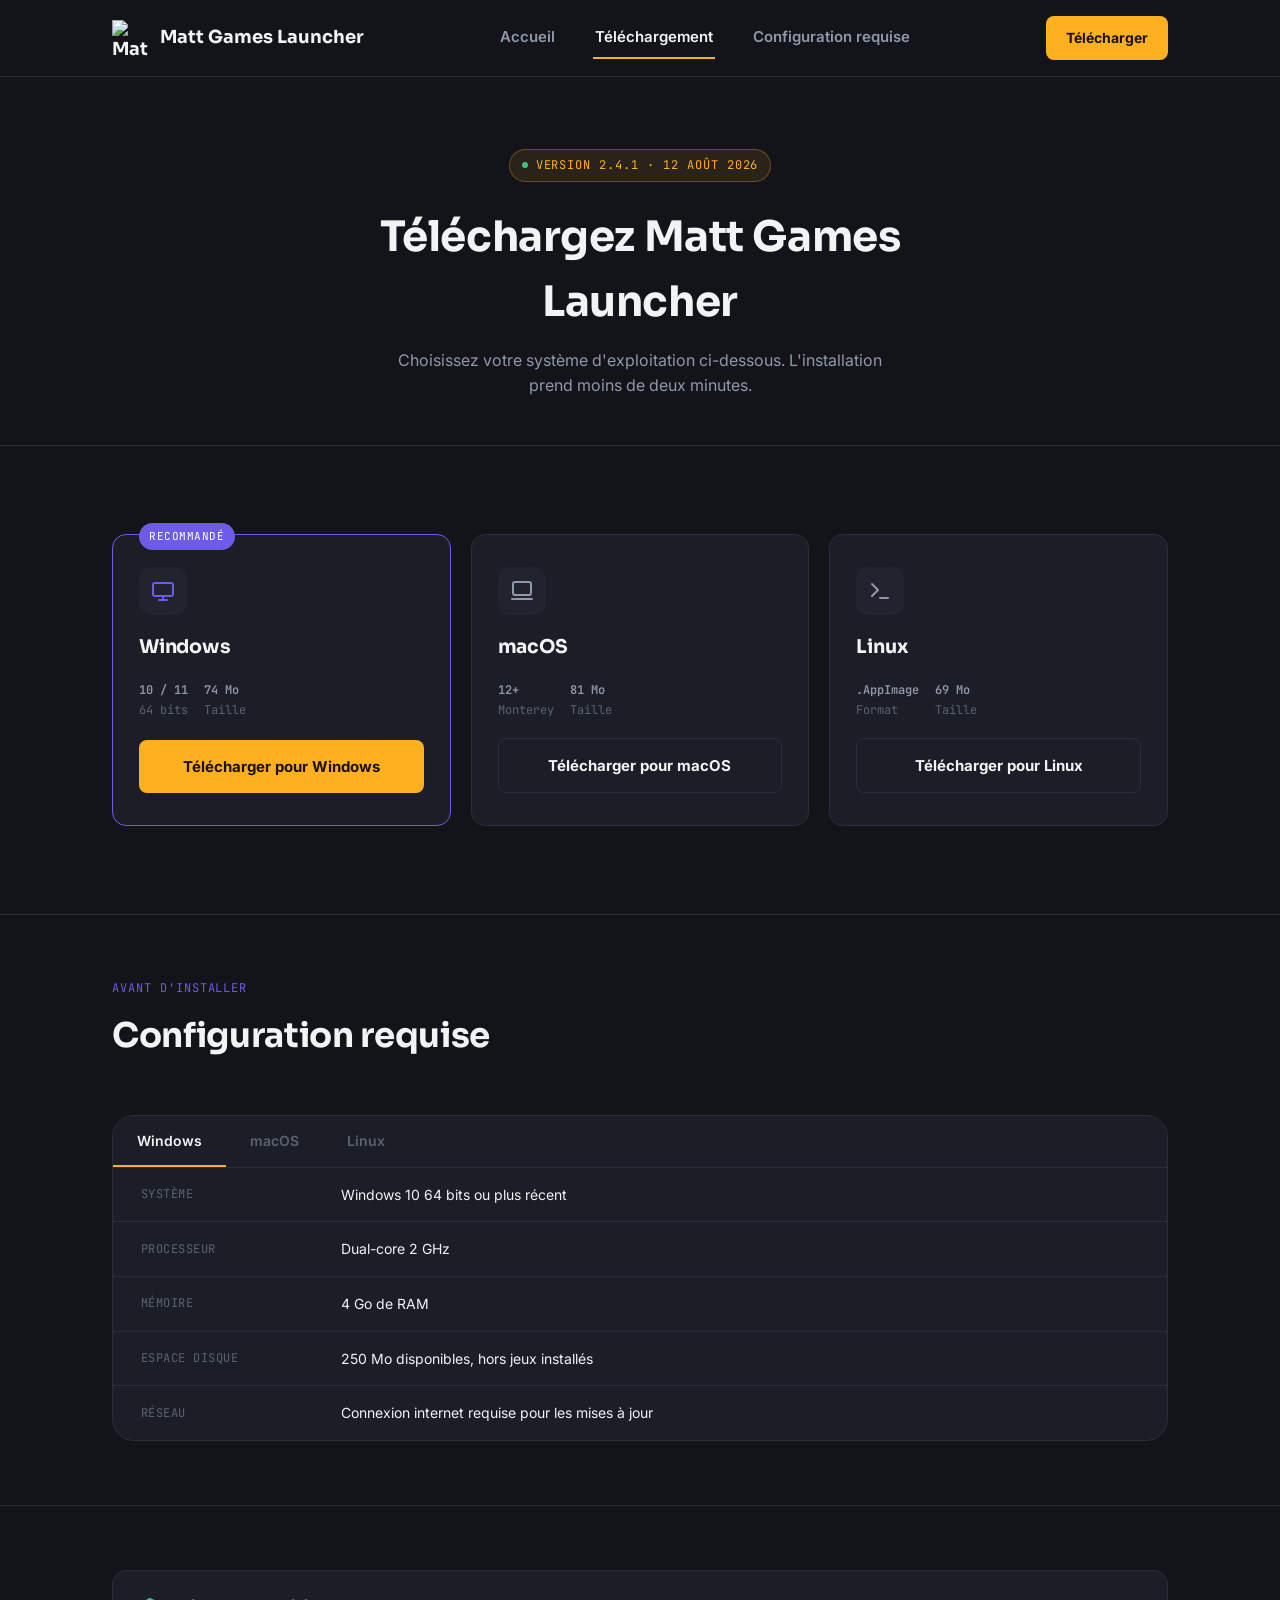
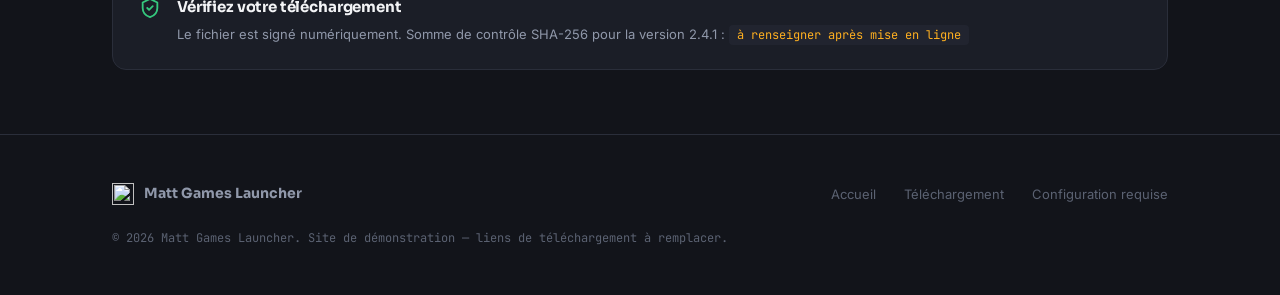
==== download.html @ 992f5bde "Add files via upload" ====
<!DOCTYPE html>
<html lang="fr">
<head>
<meta charset="UTF-8">
<meta name="viewport" content="width=device-width, initial-scale=1.0">
<title>Télécharger — Matt Games Launcher</title>
<meta name="description" content="Téléchargez Matt Games Launcher pour Windows, macOS ou Linux. Version 2.4.1, gratuite.">
<link rel="icon" type="image/png" href="LogoLauncher.png">
<link rel="preconnect" href="https://fonts.googleapis.com">
<link href="https://fonts.googleapis.com/css2?family=Sora:wght@600;700;800&family=Inter:wght@400;500;600;700&family=JetBrains+Mono:wght@400;500&display=swap" rel="stylesheet">
<link rel="stylesheet" href="style.css">
</head>
<body>

<nav class="nav">
  <div class="wrap">
    <a href="index.html" class="brand">
      <img src="LogoLauncher.png" alt="Matt Games Launcher">
      <span>Matt Games Launcher</span>
    </a>
    <div class="nav-links">
      <a href="index.html">Accueil</a>
      <a href="download.html" class="active">Téléchargement</a>
      <a href="download.html#requirements">Configuration requise</a>
    </div>
    <a href="download.html" class="nav-cta">Télécharger</a>
    <button class="nav-toggle" aria-label="Menu">
      <span></span><span></span><span></span>
    </button>
  </div>
</nav>

<header class="dl-header">
  <div class="wrap">
    <span class="eyebrow"><span class="dot"></span>Version 2.4.1 · 12 août 2026</span>
    <h1>Téléchargez Matt Games Launcher</h1>
    <p>Choisissez votre système d'exploitation ci-dessous. L'installation prend moins de deux minutes.</p>
  </div>
</header>

<section>
  <div class="wrap">
    <div class="os-grid">

      <div class="os-card recommended">
        <span class="badge">Recommandé</span>
        <div class="os-icon">
          <svg viewBox="0 0 24 24" fill="none" stroke="#6C5CE7" stroke-width="2" stroke-linecap="round" stroke-linejoin="round"><rect x="2" y="4" width="20" height="13" rx="2"></rect><path d="M8 21h8M12 17v4"></path></svg>
        </div>
        <h3>Windows</h3>
        <div class="os-specs">
          <span><b>10 / 11</b>64 bits</span>
          <span><b>74 Mo</b>Taille</span>
        </div>
        <!-- Lien de test : à remplacer par le lien de téléchargement définitif -->
        <a href="#" class="btn btn-primary btn-block" download>Télécharger pour Windows</a>
      </div>

      <div class="os-card">
        <div class="os-icon">
          <svg viewBox="0 0 24 24" fill="none" stroke="#9098AA" stroke-width="2" stroke-linecap="round" stroke-linejoin="round"><rect x="3" y="3" width="18" height="13" rx="2"></rect><path d="M2 20h20"></path></svg>
        </div>
        <h3>macOS</h3>
        <div class="os-specs">
          <span><b>12+</b>Monterey</span>
          <span><b>81 Mo</b>Taille</span>
        </div>
        <!-- Lien de test : à remplacer par le lien de téléchargement définitif -->
        <a href="#" class="btn btn-ghost btn-block" download>Télécharger pour macOS</a>
      </div>

      <div class="os-card">
        <div class="os-icon">
          <svg viewBox="0 0 24 24" fill="none" stroke="#9098AA" stroke-width="2" stroke-linecap="round" stroke-linejoin="round"><polyline points="4 17 10 11 4 5"></polyline><line x1="12" y1="19" x2="20" y2="19"></line></svg>
        </div>
        <h3>Linux</h3>
        <div class="os-specs">
          <span><b>.AppImage</b>Format</span>
          <span><b>69 Mo</b>Taille</span>
        </div>
        <!-- Lien de test : à remplacer par le lien de téléchargement définitif -->
        <a href="#" class="btn btn-ghost btn-block" download>Télécharger pour Linux</a>
      </div>

    </div>
  </div>
</section>

<section id="requirements" class="tight">
  <div class="wrap">
    <div class="section-head">
      <span class="kicker">Avant d'installer</span>
      <h2>Configuration requise</h2>
    </div>

    <div class="requirements">
      <div class="req-tabs" role="tablist">
        <button class="req-tab active" data-tab="win" role="tab">Windows</button>
        <button class="req-tab" data-tab="mac" role="tab">macOS</button>
        <button class="req-tab" data-tab="linux" role="tab">Linux</button>
      </div>

      <div class="req-panel active" data-panel="win">
        <table class="req-table">
          <tr><td>Système</td><td>Windows 10 64 bits ou plus récent</td></tr>
          <tr><td>Processeur</td><td>Dual-core 2 GHz</td></tr>
          <tr><td>Mémoire</td><td>4 Go de RAM</td></tr>
          <tr><td>Espace disque</td><td>250 Mo disponibles, hors jeux installés</td></tr>
          <tr><td>Réseau</td><td>Connexion internet requise pour les mises à jour</td></tr>
        </table>
      </div>

      <div class="req-panel" data-panel="mac">
        <table class="req-table">
          <tr><td>Système</td><td>macOS 12 Monterey ou plus récent</td></tr>
          <tr><td>Puce</td><td>Apple Silicon ou Intel</td></tr>
          <tr><td>Mémoire</td><td>4 Go de RAM</td></tr>
          <tr><td>Espace disque</td><td>280 Mo disponibles, hors jeux installés</td></tr>
          <tr><td>Réseau</td><td>Connexion internet requise pour les mises à jour</td></tr>
        </table>
      </div>

      <div class="req-panel" data-panel="linux">
        <table class="req-table">
          <tr><td>Distribution</td><td>Ubuntu 20.04+, Fedora 36+ ou équivalent</td></tr>
          <tr><td>Format</td><td>AppImage (aucune installation système requise)</td></tr>
          <tr><td>Mémoire</td><td>4 Go de RAM</td></tr>
          <tr><td>Espace disque</td><td>240 Mo disponibles, hors jeux installés</td></tr>
          <tr><td>Réseau</td><td>Connexion internet requise pour les mises à jour</td></tr>
        </table>
      </div>
    </div>
  </div>
</section>

<section class="tight">
  <div class="wrap">
    <div class="verify">
      <svg viewBox="0 0 24 24" fill="none" stroke="currentColor" stroke-width="2" stroke-linecap="round" stroke-linejoin="round"><path d="M9 12l2 2 4-4"></path><path d="M12 2l8 4v6c0 5-3.5 8.5-8 10-4.5-1.5-8-5-8-10V6l8-4z"></path></svg>
      <div>
        <h3>Vérifiez votre téléchargement</h3>
        <p>Le fichier est signé numériquement. Somme de contrôle SHA-256 pour la version 2.4.1&nbsp;: <code>à renseigner après mise en ligne</code></p>
      </div>
    </div>
  </div>
</section>

<footer>
  <div class="wrap">
    <div class="footer-row">
      <a href="index.html" class="footer-brand">
        <img src="LogoLauncher.png" alt="">
        Matt Games Launcher
      </a>
      <div class="footer-links">
        <a href="index.html">Accueil</a>
        <a href="download.html">Téléchargement</a>
        <a href="download.html#requirements">Configuration requise</a>
      </div>
    </div>
    <p class="footer-note">© 2026 Matt Games Launcher. Site de démonstration — liens de téléchargement à remplacer.</p>
  </div>
</footer>

<script src="script.js"></script>
</body>
</html>
---- style.css ----
/* ==========================================================================
   Matt Games Launcher — Flat Design / Dark Mode
   Tokens
   ========================================================================== */
:root {
  /* Color */
  --bg:        #12141A;
  --surface:   #1B1E27;
  --surface-2: #21242F;
  --border:    #2A2E3A;
  --text:      #F2F3F5;
  --text-dim:  #9098AA;
  --text-mute: #5B6272;

  --violet:      #6C5CE7;
  --violet-dark: #5847D6;
  --amber:       #FFB020;
  --amber-dark:  #E89A0C;
  --red:         #FF5D5D;
  --green:       #35C97E;

  /* Type */
  --font-display: "Sora", "Segoe UI", sans-serif;
  --font-body:    "Inter", "Segoe UI", sans-serif;
  --font-mono:    "JetBrains Mono", "Consolas", monospace;

  /* Layout */
  --radius-sm: 8px;
  --radius-md: 14px;
  --radius-lg: 22px;
  --max-w: 1120px;
}

* { box-sizing: border-box; margin: 0; padding: 0; }

html { scroll-behavior: smooth; }

body {
  background: var(--bg);
  color: var(--text);
  font-family: var(--font-body);
  line-height: 1.55;
  -webkit-font-smoothing: antialiased;
}

img { display: block; max-width: 100%; }

a { color: inherit; text-decoration: none; }

.wrap {
  max-width: var(--max-w);
  margin: 0 auto;
  padding: 0 32px;
}

h1, h2, h3 {
  font-family: var(--font-display);
  font-weight: 700;
  letter-spacing: -0.01em;
}

::selection { background: var(--violet); color: #fff; }

:focus-visible {
  outline: 3px solid var(--amber);
  outline-offset: 3px;
}

/* ==========================================================================
   Nav
   ========================================================================== */
.nav {
  position: sticky;
  top: 0;
  z-index: 50;
  background: var(--bg);
  border-bottom: 1px solid var(--border);
}

.nav .wrap {
  display: flex;
  align-items: center;
  justify-content: space-between;
  height: 76px;
}

.brand {
  display: flex;
  align-items: center;
  gap: 12px;
  font-family: var(--font-display);
  font-weight: 700;
  font-size: 18px;
}

.brand img {
  width: 36px;
  height: 36px;
}

.nav-links {
  display: flex;
  align-items: center;
  gap: 36px;
}

.nav-links a {
  font-size: 15px;
  font-weight: 600;
  color: var(--text-dim);
  padding: 8px 2px;
  border-bottom: 2px solid transparent;
  transition: color .15s ease, border-color .15s ease;
}

.nav-links a:hover { color: var(--text); }

.nav-links a.active {
  color: var(--text);
  border-color: var(--amber);
}

.nav-cta {
  display: inline-flex;
  align-items: center;
  gap: 8px;
  background: var(--amber);
  color: #1A1200;
  font-weight: 700;
  font-size: 14px;
  padding: 11px 20px;
  border-radius: var(--radius-sm);
  transition: background .15s ease, transform .1s ease;
}

.nav-cta:hover { background: var(--amber-dark); }
.nav-cta:active { transform: translateY(1px); }

.nav-toggle {
  display: none;
  flex-direction: column;
  gap: 5px;
  background: none;
  border: none;
  cursor: pointer;
  padding: 8px;
}
.nav-toggle span {
  width: 22px;
  height: 2px;
  background: var(--text);
  display: block;
}

/* ==========================================================================
   Buttons (shared)
   ========================================================================== */
.btn {
  display: inline-flex;
  align-items: center;
  justify-content: center;
  gap: 10px;
  font-family: var(--font-body);
  font-weight: 700;
  font-size: 15px;
  padding: 15px 28px;
  border-radius: var(--radius-sm);
  border: none;
  cursor: pointer;
  transition: background .15s ease, transform .1s ease, border-color .15s ease;
}

.btn-primary {
  background: var(--amber);
  color: #1A1200;
}
.btn-primary:hover { background: var(--amber-dark); }
.btn-primary:active { transform: translateY(1px); }

.btn-ghost {
  background: transparent;
  color: var(--text);
  border: 1.5px solid var(--border);
}
.btn-ghost:hover { border-color: var(--text-dim); }

.btn-block { width: 100%; }

/* ==========================================================================
   Hero
   ========================================================================== */
.hero {
  padding: 96px 0 64px;
  border-bottom: 1px solid var(--border);
}

.hero .wrap {
  display: grid;
  grid-template-columns: 1.05fr 0.95fr;
  gap: 64px;
  align-items: center;
}

.eyebrow {
  display: inline-flex;
  align-items: center;
  gap: 8px;
  font-family: var(--font-mono);
  font-size: 12px;
  letter-spacing: 0.08em;
  text-transform: uppercase;
  color: var(--amber);
  background: rgba(255,176,32,0.1);
  border: 1px solid rgba(255,176,32,0.3);
  padding: 6px 12px;
  border-radius: 999px;
  margin-bottom: 22px;
}

.eyebrow .dot {
  width: 6px;
  height: 6px;
  border-radius: 50%;
  background: var(--green);
}

.hero h1 {
  font-size: 52px;
  line-height: 1.08;
  margin-bottom: 20px;
}

.hero h1 .accent { color: var(--violet); }

.hero p.lead {
  font-size: 18px;
  color: var(--text-dim);
  max-width: 480px;
  margin-bottom: 32px;
}

.hero-actions {
  display: flex;
  align-items: center;
  gap: 16px;
  flex-wrap: wrap;
  margin-bottom: 28px;
}

.hero-meta {
  display: flex;
  gap: 24px;
  font-size: 13px;
  color: var(--text-mute);
  font-family: var(--font-mono);
}

/* --- Flat mockup window (signature element) --- */
.mock {
  background: var(--surface);
  border: 1px solid var(--border);
  border-radius: var(--radius-lg);
  overflow: hidden;
}

.mock-bar {
  display: flex;
  align-items: center;
  gap: 8px;
  padding: 14px 16px;
  background: var(--surface-2);
  border-bottom: 1px solid var(--border);
}

.mock-dot { width: 10px; height: 10px; border-radius: 50%; }
.mock-dot.r { background: var(--red); }
.mock-dot.a { background: var(--amber); }
.mock-dot.g { background: var(--green); }

.mock-title {
  margin-left: 8px;
  font-family: var(--font-mono);
  font-size: 12px;
  color: var(--text-mute);
}

.mock-body { display: flex; }

.mock-side {
  width: 96px;
  background: var(--surface-2);
  border-right: 1px solid var(--border);
  padding: 16px 0;
  display: flex;
  flex-direction: column;
  align-items: center;
  gap: 14px;
}

.mock-side .tile {
  width: 44px;
  height: 44px;
  border-radius: 10px;
  background: var(--border);
}
.mock-side .tile.on { background: var(--violet); }

.mock-main { flex: 1; padding: 20px; }

.mock-hero {
  height: 100px;
  border-radius: var(--radius-sm);
  background: linear-gradient(135deg, var(--violet), var(--violet-dark));
  margin-bottom: 14px;
  display: flex;
  align-items: flex-end;
  padding: 14px;
  font-family: var(--font-display);
  font-weight: 700;
  font-size: 13px;
}

.mock-grid {
  display: grid;
  grid-template-columns: repeat(3, 1fr);
  gap: 10px;
}

.mock-grid .card {
  aspect-ratio: 3/4;
  border-radius: 8px;
  background: var(--surface-2);
  border: 1px solid var(--border);
}

.mock-grid .card:nth-child(1) { background: #3A3552; }
.mock-grid .card:nth-child(2) { background: #2E3A4A; }
.mock-grid .card:nth-child(3) { background: #3A2E3A; }

/* ==========================================================================
   Section shell
   ========================================================================== */
section { padding: 88px 0; }
section.tight { padding: 64px 0; }
section + section { border-top: 1px solid var(--border); }

.section-head {
  max-width: 560px;
  margin-bottom: 52px;
}

.section-head .kicker {
  font-family: var(--font-mono);
  font-size: 12px;
  letter-spacing: 0.08em;
  text-transform: uppercase;
  color: var(--violet);
  margin-bottom: 12px;
  display: block;
}

.section-head h2 {
  font-size: 34px;
  margin-bottom: 14px;
}

.section-head p {
  color: var(--text-dim);
  font-size: 16px;
}

/* ==========================================================================
   Feature cards
   ========================================================================== */
.features {
  display: grid;
  grid-template-columns: repeat(4, 1fr);
  gap: 20px;
}

.feature-card {
  background: var(--surface);
  border: 1px solid var(--border);
  border-radius: var(--radius-md);
  padding: 28px 24px;
}

.feature-icon {
  width: 44px;
  height: 44px;
  border-radius: 10px;
  display: flex;
  align-items: center;
  justify-content: center;
  margin-bottom: 20px;
}

.feature-icon svg { width: 22px; height: 22px; }

.feature-card h3 {
  font-size: 17px;
  margin-bottom: 8px;
}

.feature-card p {
  font-size: 14px;
  color: var(--text-dim);
}

/* ==========================================================================
   Steps
   ========================================================================== */
.steps {
  display: grid;
  grid-template-columns: repeat(3, 1fr);
  gap: 0;
  background: var(--surface);
  border: 1px solid var(--border);
  border-radius: var(--radius-lg);
  overflow: hidden;
}

.step {
  padding: 36px 32px;
  position: relative;
}

.step + .step { border-left: 1px solid var(--border); }

.step .num {
  font-family: var(--font-mono);
  font-size: 13px;
  color: var(--amber);
  margin-bottom: 16px;
  display: block;
}

.step h3 { font-size: 18px; margin-bottom: 8px; }
.step p { font-size: 14px; color: var(--text-dim); }

/* ==========================================================================
   CTA band
   ========================================================================== */
.cta-band {
  background: var(--violet);
  border-radius: var(--radius-lg);
  padding: 56px;
  display: flex;
  align-items: center;
  justify-content: space-between;
  gap: 32px;
  flex-wrap: wrap;
}

.cta-band h2 {
  font-size: 28px;
  color: #fff;
  margin-bottom: 8px;
}

.cta-band p { color: rgba(255,255,255,0.75); font-size: 15px; }

.cta-band .btn-primary {
  background: #fff;
  color: var(--violet-dark);
  white-space: nowrap;
}
.cta-band .btn-primary:hover { background: #EFEFFF; }

/* ==========================================================================
   Footer
   ========================================================================== */
footer {
  border-top: 1px solid var(--border);
  padding: 48px 0;
}

.footer-row {
  display: flex;
  align-items: center;
  justify-content: space-between;
  flex-wrap: wrap;
  gap: 20px;
}

.footer-brand {
  display: flex;
  align-items: center;
  gap: 10px;
  font-family: var(--font-display);
  font-weight: 700;
  color: var(--text-dim);
  font-size: 14px;
}
.footer-brand img { width: 22px; height: 22px; }

.footer-links {
  display: flex;
  gap: 28px;
  font-size: 13px;
  color: var(--text-mute);
}
.footer-links a:hover { color: var(--text-dim); }

.footer-note {
  font-size: 12px;
  color: var(--text-mute);
  margin-top: 24px;
  font-family: var(--font-mono);
}

/* ==========================================================================
   Download page
   ========================================================================== */
.dl-header {
  padding: 72px 0 48px;
  border-bottom: 1px solid var(--border);
  text-align: center;
}

.dl-header .eyebrow { margin-left: auto; margin-right: auto; }

.dl-header h1 {
  font-size: 42px;
  max-width: 640px;
  margin: 0 auto 14px;
}

.dl-header p {
  color: var(--text-dim);
  font-size: 16px;
  max-width: 520px;
  margin: 0 auto;
}

.os-grid {
  display: grid;
  grid-template-columns: repeat(3, 1fr);
  gap: 20px;
}

.os-card {
  background: var(--surface);
  border: 1px solid var(--border);
  border-radius: var(--radius-md);
  padding: 32px 26px;
  display: flex;
  flex-direction: column;
  gap: 18px;
}

.os-card.recommended {
  border-color: var(--violet);
  position: relative;
}

.os-card .badge {
  position: absolute;
  top: -12px;
  left: 26px;
  background: var(--violet);
  color: #fff;
  font-family: var(--font-mono);
  font-size: 11px;
  letter-spacing: 0.05em;
  text-transform: uppercase;
  padding: 5px 10px;
  border-radius: 999px;
}

.os-icon {
  width: 48px;
  height: 48px;
  border-radius: 12px;
  background: var(--surface-2);
  display: flex;
  align-items: center;
  justify-content: center;
}
.os-icon svg { width: 24px; height: 24px; }

.os-card h3 { font-size: 19px; }

.os-specs {
  display: flex;
  gap: 16px;
  font-family: var(--font-mono);
  font-size: 12px;
  color: var(--text-mute);
}

.os-specs span { display: flex; flex-direction: column; gap: 2px; }
.os-specs b { color: var(--text-dim); font-weight: 600; }

.os-card .btn { margin-top: auto; }

.requirements {
  background: var(--surface);
  border: 1px solid var(--border);
  border-radius: var(--radius-lg);
  overflow: hidden;
}

.req-tabs {
  display: flex;
  border-bottom: 1px solid var(--border);
}

.req-tab {
  padding: 16px 24px;
  font-size: 14px;
  font-weight: 600;
  color: var(--text-mute);
  cursor: pointer;
  border-bottom: 2px solid transparent;
  background: none;
  border-left: none; border-right: none; border-top: none;
  font-family: var(--font-body);
}
.req-tab.active { color: var(--text); border-color: var(--amber); }

table.req-table {
  width: 100%;
  border-collapse: collapse;
}

table.req-table td {
  padding: 16px 28px;
  font-size: 14px;
  border-bottom: 1px solid var(--border);
}

table.req-table tr:last-child td { border-bottom: none; }

table.req-table td:first-child {
  color: var(--text-mute);
  width: 200px;
  font-family: var(--font-mono);
  font-size: 12px;
  text-transform: uppercase;
  letter-spacing: 0.04em;
}

.req-panel { display: none; }
.req-panel.active { display: block; }

.verify {
  display: flex;
  align-items: flex-start;
  gap: 16px;
  background: var(--surface);
  border: 1px solid var(--border);
  border-radius: var(--radius-md);
  padding: 24px 26px;
}

.verify svg { width: 22px; height: 22px; color: var(--green); flex-shrink: 0; margin-top: 2px; }

.verify h3 { font-size: 15px; margin-bottom: 6px; }
.verify p { font-size: 13px; color: var(--text-dim); }
.verify code {
  font-family: var(--font-mono);
  background: var(--surface-2);
  padding: 2px 8px;
  border-radius: 4px;
  font-size: 12px;
  color: var(--amber);
}

/* ==========================================================================
   Responsive
   ========================================================================== */
@media (max-width: 900px) {
  .hero .wrap { grid-template-columns: 1fr; gap: 48px; }
  .features { grid-template-columns: repeat(2, 1fr); }
  .steps { grid-template-columns: 1fr; }
  .step + .step { border-left: none; border-top: 1px solid var(--border); }
  .os-grid { grid-template-columns: 1fr; }
  .nav-links { display: none; }
  .nav-toggle { display: flex; }
}

@media (max-width: 560px) {
  .wrap { padding: 0 20px; }
  .hero { padding: 56px 0 40px; }
  .hero h1 { font-size: 36px; }
  .features { grid-template-columns: 1fr; }
  .cta-band { flex-direction: column; text-align: center; padding: 40px 28px; }
  .footer-row { flex-direction: column; align-items: flex-start; }
  table.req-table td:first-child { width: 130px; }
}

@media (prefers-reduced-motion: reduce) {
  html { scroll-behavior: auto; }
  * { transition: none !important; }
}
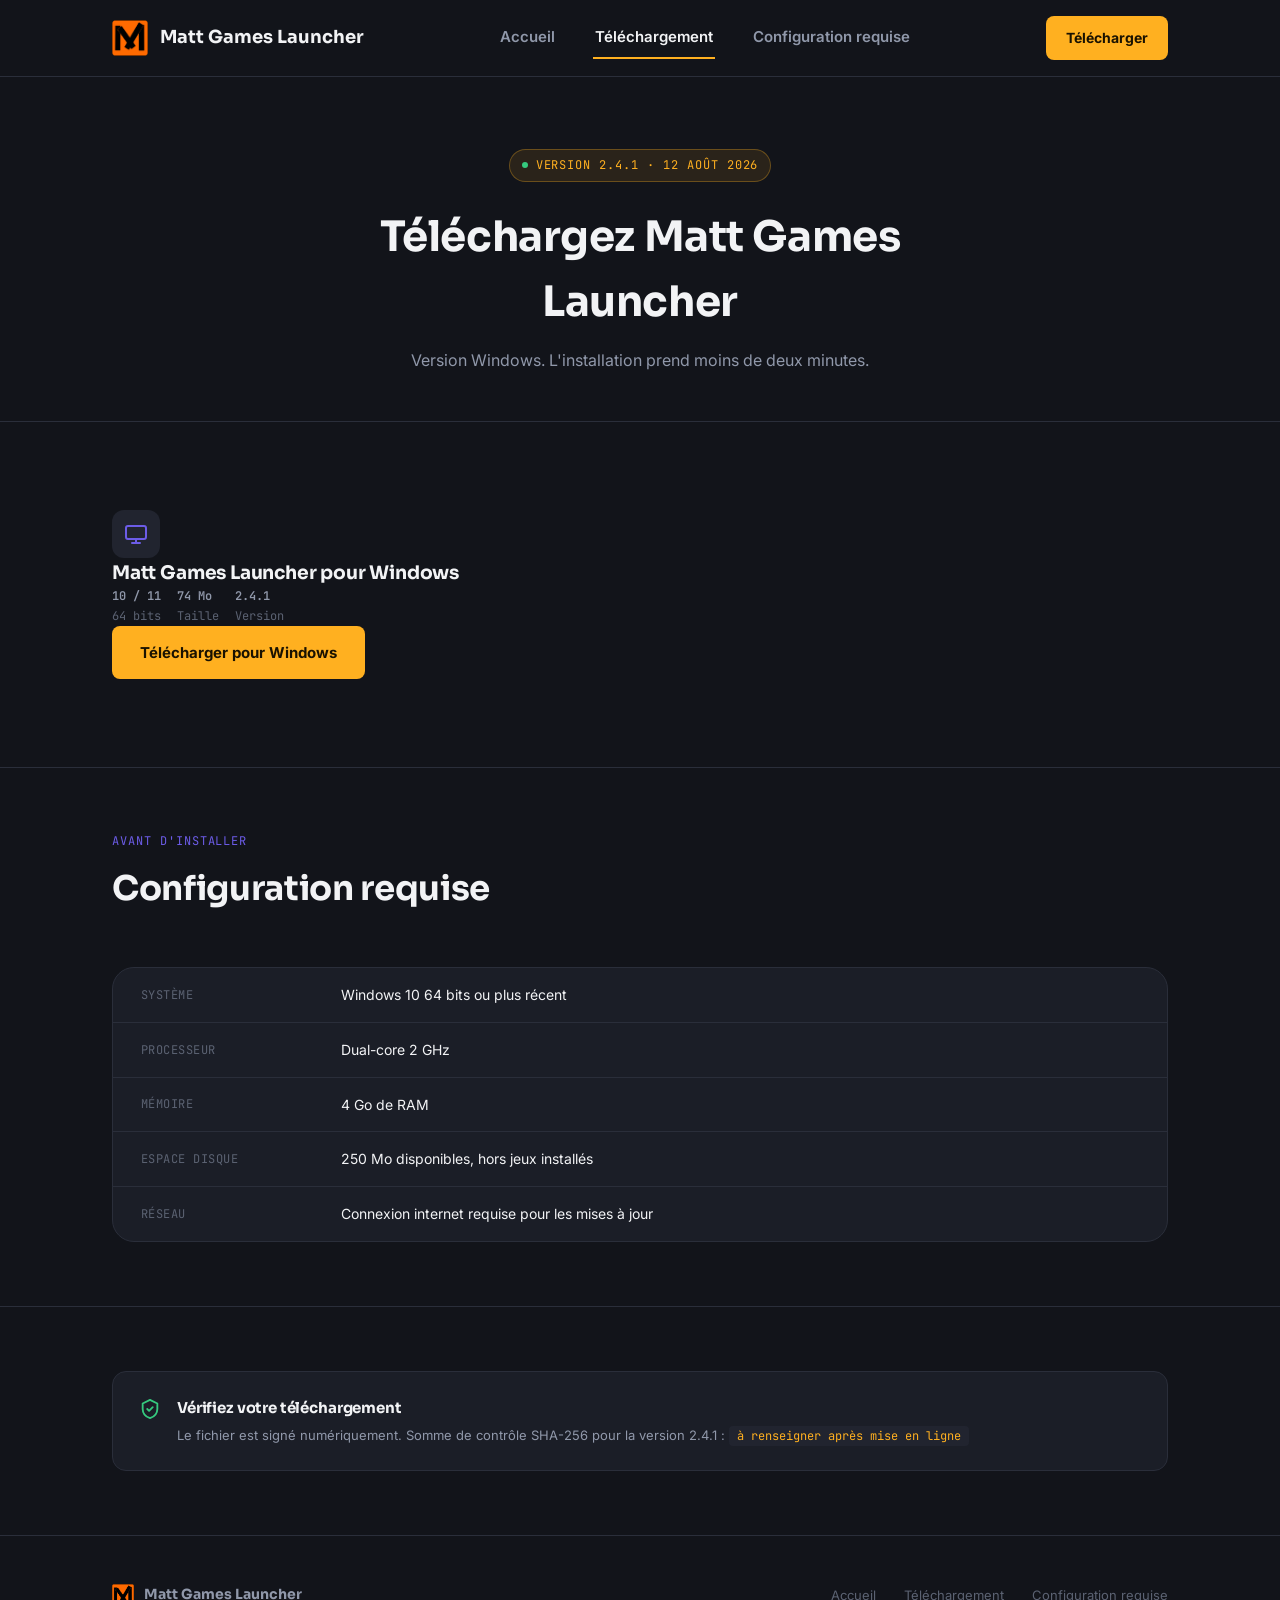
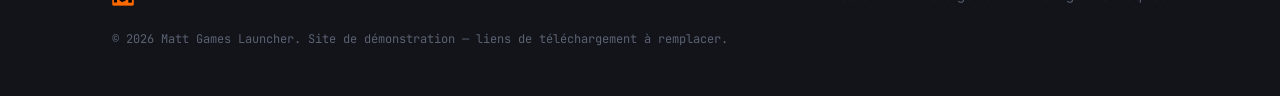
==== commit 6603fc11: "Update download.html" ====
--- a/download.html
+++ b/download.html
@@ -4,7 +4,7 @@
 <meta charset="UTF-8">
 <meta name="viewport" content="width=device-width, initial-scale=1.0">
 <title>Télécharger — Matt Games Launcher</title>
-<meta name="description" content="Téléchargez Matt Games Launcher pour Windows, macOS ou Linux. Version 2.4.1, gratuite.">
+<meta name="description" content="Téléchargez Matt Games Launcher pour Windows. Version 2.4.1, gratuite.">
 <link rel="icon" type="image/png" href="LogoLauncher.png">
 <link rel="preconnect" href="https://fonts.googleapis.com">
 <link href="https://fonts.googleapis.com/css2?family=Sora:wght@600;700;800&family=Inter:wght@400;500;600;700&family=JetBrains+Mono:wght@400;500&display=swap" rel="stylesheet">
@@ -34,54 +34,26 @@
   <div class="wrap">
     <span class="eyebrow"><span class="dot"></span>Version 2.4.1 · 12 août 2026</span>
     <h1>Téléchargez Matt Games Launcher</h1>
-    <p>Choisissez votre système d'exploitation ci-dessous. L'installation prend moins de deux minutes.</p>
+    <p>Version Windows. L'installation prend moins de deux minutes.</p>
   </div>
 </header>
 
 <section>
   <div class="wrap">
-    <div class="os-grid">
-
-      <div class="os-card recommended">
-        <span class="badge">Recommandé</span>
-        <div class="os-icon">
-          <svg viewBox="0 0 24 24" fill="none" stroke="#6C5CE7" stroke-width="2" stroke-linecap="round" stroke-linejoin="round"><rect x="2" y="4" width="20" height="13" rx="2"></rect><path d="M8 21h8M12 17v4"></path></svg>
-        </div>
-        <h3>Windows</h3>
+    <div class="download-panel">
+      <div class="os-icon">
+        <svg viewBox="0 0 24 24" fill="none" stroke="#6C5CE7" stroke-width="2" stroke-linecap="round" stroke-linejoin="round"><rect x="2" y="4" width="20" height="13" rx="2"></rect><path d="M8 21h8M12 17v4"></path></svg>
+      </div>
+      <div class="info">
+        <h3>Matt Games Launcher pour Windows</h3>
         <div class="os-specs">
           <span><b>10 / 11</b>64 bits</span>
           <span><b>74 Mo</b>Taille</span>
+          <span><b>2.4.1</b>Version</span>
         </div>
         <!-- Lien de test : à remplacer par le lien de téléchargement définitif -->
-        <a href="#" class="btn btn-primary btn-block" download>Télécharger pour Windows</a>
+        <a href="#" class="btn btn-primary" download>Télécharger pour Windows</a>
       </div>
-
-      <div class="os-card">
-        <div class="os-icon">
-          <svg viewBox="0 0 24 24" fill="none" stroke="#9098AA" stroke-width="2" stroke-linecap="round" stroke-linejoin="round"><rect x="3" y="3" width="18" height="13" rx="2"></rect><path d="M2 20h20"></path></svg>
-        </div>
-        <h3>macOS</h3>
-        <div class="os-specs">
-          <span><b>12+</b>Monterey</span>
-          <span><b>81 Mo</b>Taille</span>
-        </div>
-        <!-- Lien de test : à remplacer par le lien de téléchargement définitif -->
-        <a href="#" class="btn btn-ghost btn-block" download>Télécharger pour macOS</a>
-      </div>
-
-      <div class="os-card">
-        <div class="os-icon">
-          <svg viewBox="0 0 24 24" fill="none" stroke="#9098AA" stroke-width="2" stroke-linecap="round" stroke-linejoin="round"><polyline points="4 17 10 11 4 5"></polyline><line x1="12" y1="19" x2="20" y2="19"></line></svg>
-        </div>
-        <h3>Linux</h3>
-        <div class="os-specs">
-          <span><b>.AppImage</b>Format</span>
-          <span><b>69 Mo</b>Taille</span>
-        </div>
-        <!-- Lien de test : à remplacer par le lien de téléchargement définitif -->
-        <a href="#" class="btn btn-ghost btn-block" download>Télécharger pour Linux</a>
-      </div>
-
     </div>
   </div>
 </section>
@@ -94,41 +66,13 @@
     </div>
 
     <div class="requirements">
-      <div class="req-tabs" role="tablist">
-        <button class="req-tab active" data-tab="win" role="tab">Windows</button>
-        <button class="req-tab" data-tab="mac" role="tab">macOS</button>
-        <button class="req-tab" data-tab="linux" role="tab">Linux</button>
-      </div>
-
-      <div class="req-panel active" data-panel="win">
-        <table class="req-table">
-          <tr><td>Système</td><td>Windows 10 64 bits ou plus récent</td></tr>
-          <tr><td>Processeur</td><td>Dual-core 2 GHz</td></tr>
-          <tr><td>Mémoire</td><td>4 Go de RAM</td></tr>
-          <tr><td>Espace disque</td><td>250 Mo disponibles, hors jeux installés</td></tr>
-          <tr><td>Réseau</td><td>Connexion internet requise pour les mises à jour</td></tr>
-        </table>
-      </div>
-
-      <div class="req-panel" data-panel="mac">
-        <table class="req-table">
-          <tr><td>Système</td><td>macOS 12 Monterey ou plus récent</td></tr>
-          <tr><td>Puce</td><td>Apple Silicon ou Intel</td></tr>
-          <tr><td>Mémoire</td><td>4 Go de RAM</td></tr>
-          <tr><td>Espace disque</td><td>280 Mo disponibles, hors jeux installés</td></tr>
-          <tr><td>Réseau</td><td>Connexion internet requise pour les mises à jour</td></tr>
-        </table>
-      </div>
-
-      <div class="req-panel" data-panel="linux">
-        <table class="req-table">
-          <tr><td>Distribution</td><td>Ubuntu 20.04+, Fedora 36+ ou équivalent</td></tr>
-          <tr><td>Format</td><td>AppImage (aucune installation système requise)</td></tr>
-          <tr><td>Mémoire</td><td>4 Go de RAM</td></tr>
-          <tr><td>Espace disque</td><td>240 Mo disponibles, hors jeux installés</td></tr>
-          <tr><td>Réseau</td><td>Connexion internet requise pour les mises à jour</td></tr>
-        </table>
-      </div>
+      <table class="req-table">
+        <tr><td>Système</td><td>Windows 10 64 bits ou plus récent</td></tr>
+        <tr><td>Processeur</td><td>Dual-core 2 GHz</td></tr>
+        <tr><td>Mémoire</td><td>4 Go de RAM</td></tr>
+        <tr><td>Espace disque</td><td>250 Mo disponibles, hors jeux installés</td></tr>
+        <tr><td>Réseau</td><td>Connexion internet requise pour les mises à jour</td></tr>
+      </table>
     </div>
   </div>
 </section>
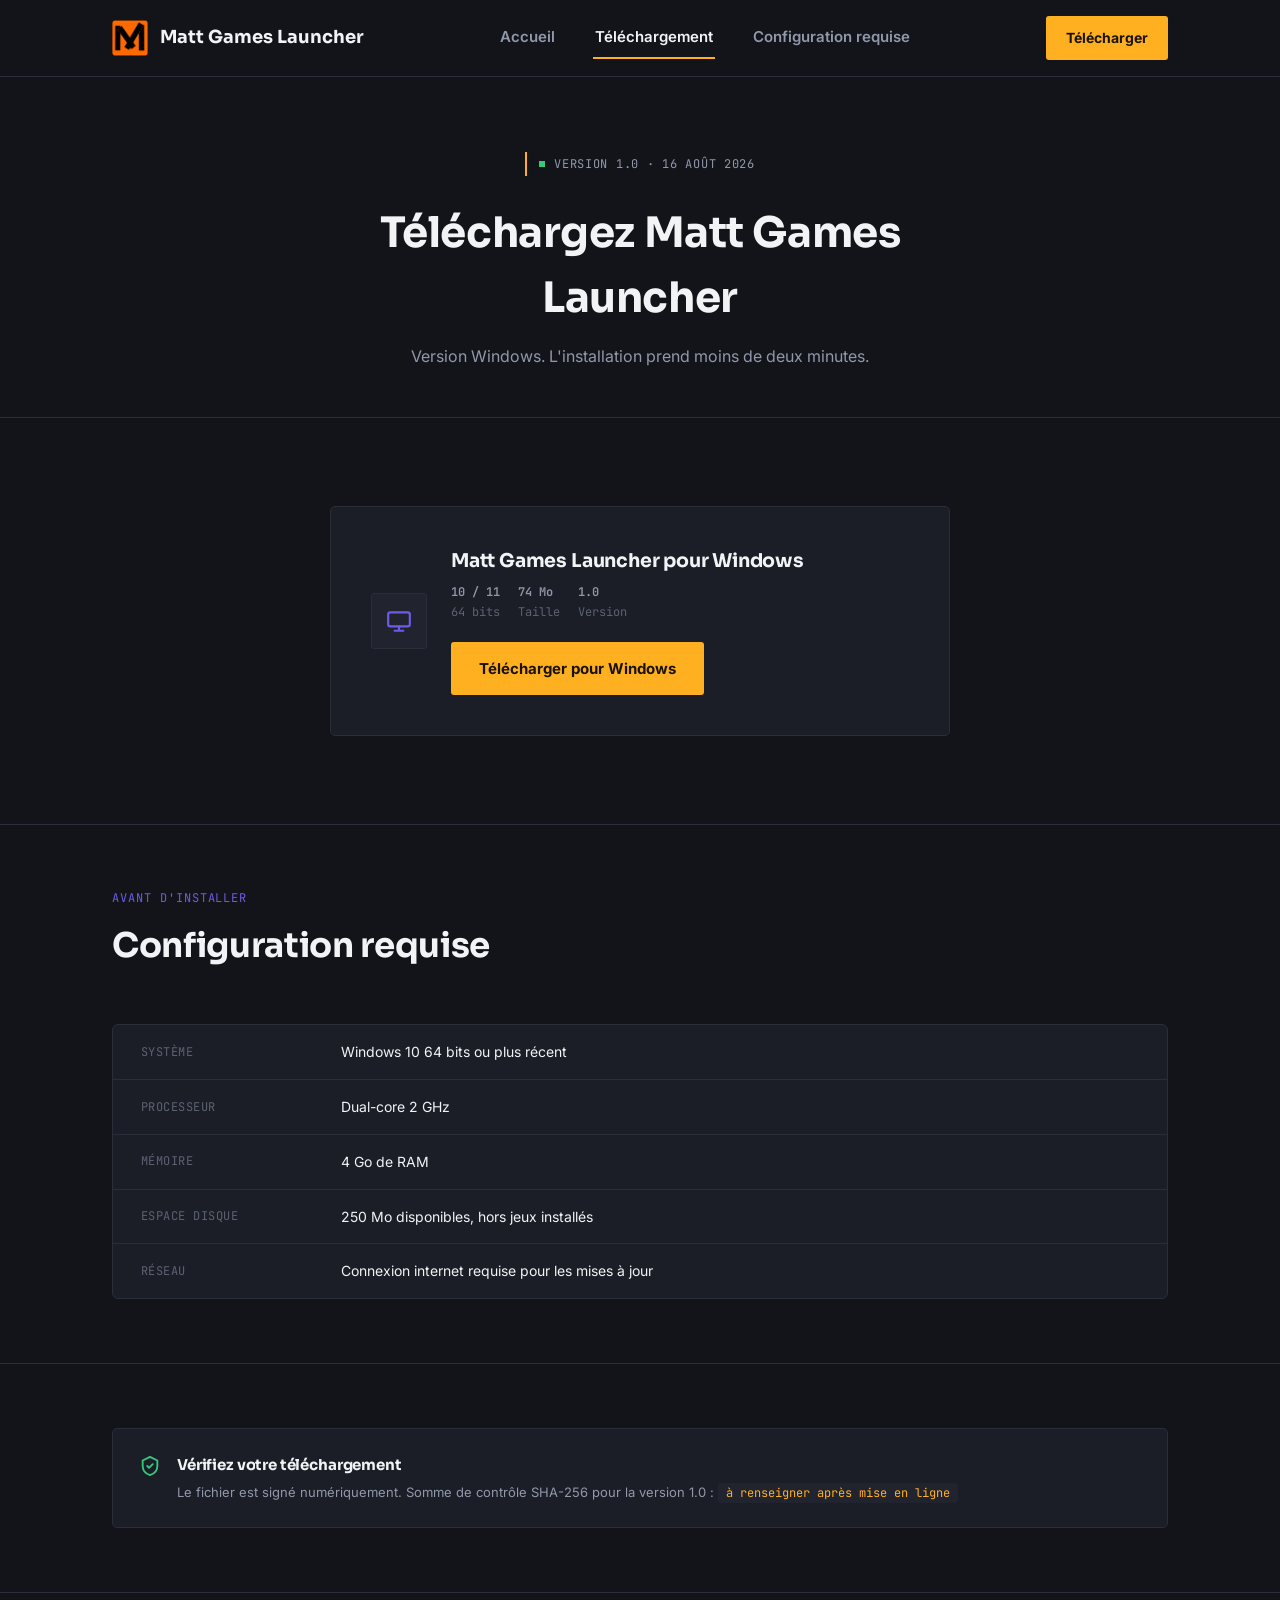
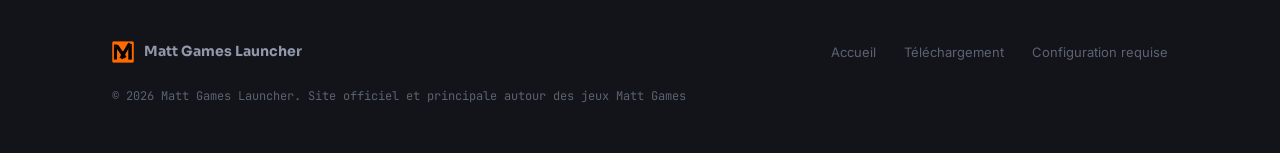
==== commit 986cb2d6: "Update download.html" ====
--- a/download.html
+++ b/download.html
@@ -32,7 +32,7 @@
 
 <header class="dl-header">
   <div class="wrap">
-    <span class="eyebrow"><span class="dot"></span>Version 2.4.1 · 12 août 2026</span>
+    <span class="eyebrow"><span class="dot"></span>Version 1.0 · 16 août 2026</span>
     <h1>Téléchargez Matt Games Launcher</h1>
     <p>Version Windows. L'installation prend moins de deux minutes.</p>
   </div>
@@ -49,7 +49,7 @@
         <div class="os-specs">
           <span><b>10 / 11</b>64 bits</span>
           <span><b>74 Mo</b>Taille</span>
-          <span><b>2.4.1</b>Version</span>
+          <span><b>1.0</b>Version</span>
         </div>
         <!-- Lien de test : à remplacer par le lien de téléchargement définitif -->
         <a href="#" class="btn btn-primary" download>Télécharger pour Windows</a>
@@ -83,7 +83,7 @@
       <svg viewBox="0 0 24 24" fill="none" stroke="currentColor" stroke-width="2" stroke-linecap="round" stroke-linejoin="round"><path d="M9 12l2 2 4-4"></path><path d="M12 2l8 4v6c0 5-3.5 8.5-8 10-4.5-1.5-8-5-8-10V6l8-4z"></path></svg>
       <div>
         <h3>Vérifiez votre téléchargement</h3>
-        <p>Le fichier est signé numériquement. Somme de contrôle SHA-256 pour la version 2.4.1&nbsp;: <code>à renseigner après mise en ligne</code></p>
+        <p>Le fichier est signé numériquement. Somme de contrôle SHA-256 pour la version 1.0&nbsp;: <code>à renseigner après mise en ligne</code></p>
       </div>
     </div>
   </div>
@@ -102,7 +102,7 @@
         <a href="download.html#requirements">Configuration requise</a>
       </div>
     </div>
-    <p class="footer-note">© 2026 Matt Games Launcher. Site de démonstration — liens de téléchargement à remplacer.</p>
+    <p class="footer-note">© 2026 Matt Games Launcher. Site officiel et principale autour des jeux Matt Games</p>
   </div>
 </footer>
 
--- a/style.css
+++ b/style.css
@@ -25,9 +25,9 @@
   --font-mono:    "JetBrains Mono", "Consolas", monospace;
 
   /* Layout */
-  --radius-sm: 8px;
-  --radius-md: 14px;
-  --radius-lg: 22px;
+  --radius-sm: 3px;
+  --radius-md: 5px;
+  --radius-lg: 6px;
   --max-w: 1120px;
 }
 
@@ -204,23 +204,20 @@
 .eyebrow {
   display: inline-flex;
   align-items: center;
-  gap: 8px;
+  gap: 9px;
   font-family: var(--font-mono);
   font-size: 12px;
-  letter-spacing: 0.08em;
+  letter-spacing: 0.06em;
   text-transform: uppercase;
-  color: var(--amber);
-  background: rgba(255,176,32,0.1);
-  border: 1px solid rgba(255,176,32,0.3);
-  padding: 6px 12px;
-  border-radius: 999px;
-  margin-bottom: 22px;
+  color: var(--text-dim);
+  border-left: 2px solid var(--amber);
+  padding: 3px 0 3px 12px;
+  margin-bottom: 24px;
 }
 
 .eyebrow .dot {
   width: 6px;
   height: 6px;
-  border-radius: 50%;
   background: var(--green);
 }
 
@@ -310,7 +307,7 @@
 .mock-hero {
   height: 100px;
   border-radius: var(--radius-sm);
-  background: linear-gradient(135deg, var(--violet), var(--violet-dark));
+  background: var(--violet);
   margin-bottom: 14px;
   display: flex;
   align-items: flex-end;
@@ -374,7 +371,7 @@
    ========================================================================== */
 .features {
   display: grid;
-  grid-template-columns: repeat(4, 1fr);
+  grid-template-columns: repeat(3, 1fr);
   gap: 20px;
 }
 
@@ -533,91 +530,53 @@
   margin: 0 auto;
 }
 
-.os-grid {
-  display: grid;
-  grid-template-columns: repeat(3, 1fr);
-  gap: 20px;
-}
-
-.os-card {
+.download-panel {
+  max-width: 620px;
+  margin: 0 auto;
   background: var(--surface);
   border: 1px solid var(--border);
   border-radius: var(--radius-md);
-  padding: 32px 26px;
-  display: flex;
-  flex-direction: column;
+  padding: 40px;
+  display: flex;
+  align-items: center;
+  gap: 24px;
+}
+
+.os-icon {
+  width: 56px;
+  height: 56px;
+  border-radius: var(--radius-sm);
+  background: var(--surface-2);
+  border: 1px solid var(--border);
+  display: flex;
+  align-items: center;
+  justify-content: center;
+  flex-shrink: 0;
+}
+.os-icon svg { width: 26px; height: 26px; }
+
+.download-panel .info { flex: 1; }
+
+.download-panel h3 { font-size: 19px; margin-bottom: 6px; }
+
+.os-specs {
+  display: flex;
   gap: 18px;
-}
-
-.os-card.recommended {
-  border-color: var(--violet);
-  position: relative;
-}
-
-.os-card .badge {
-  position: absolute;
-  top: -12px;
-  left: 26px;
-  background: var(--violet);
-  color: #fff;
-  font-family: var(--font-mono);
-  font-size: 11px;
-  letter-spacing: 0.05em;
-  text-transform: uppercase;
-  padding: 5px 10px;
-  border-radius: 999px;
-}
-
-.os-icon {
-  width: 48px;
-  height: 48px;
-  border-radius: 12px;
-  background: var(--surface-2);
-  display: flex;
-  align-items: center;
-  justify-content: center;
-}
-.os-icon svg { width: 24px; height: 24px; }
-
-.os-card h3 { font-size: 19px; }
-
-.os-specs {
-  display: flex;
-  gap: 16px;
   font-family: var(--font-mono);
   font-size: 12px;
   color: var(--text-mute);
+  margin-bottom: 20px;
 }
 
 .os-specs span { display: flex; flex-direction: column; gap: 2px; }
 .os-specs b { color: var(--text-dim); font-weight: 600; }
 
-.os-card .btn { margin-top: auto; }
-
 .requirements {
   background: var(--surface);
   border: 1px solid var(--border);
   border-radius: var(--radius-lg);
   overflow: hidden;
 }
-
-.req-tabs {
-  display: flex;
-  border-bottom: 1px solid var(--border);
-}
-
-.req-tab {
-  padding: 16px 24px;
-  font-size: 14px;
-  font-weight: 600;
-  color: var(--text-mute);
-  cursor: pointer;
-  border-bottom: 2px solid transparent;
-  background: none;
-  border-left: none; border-right: none; border-top: none;
-  font-family: var(--font-body);
-}
-.req-tab.active { color: var(--text); border-color: var(--amber); }
 
 table.req-table {
   width: 100%;
@@ -640,9 +599,6 @@
   text-transform: uppercase;
   letter-spacing: 0.04em;
 }
-
-.req-panel { display: none; }
-.req-panel.active { display: block; }
 
 .verify {
   display: flex;
@@ -675,7 +631,7 @@
   .features { grid-template-columns: repeat(2, 1fr); }
   .steps { grid-template-columns: 1fr; }
   .step + .step { border-left: none; border-top: 1px solid var(--border); }
-  .os-grid { grid-template-columns: 1fr; }
+  .download-panel { flex-direction: column; align-items: flex-start; text-align: left; }
   .nav-links { display: none; }
   .nav-toggle { display: flex; }
 }
